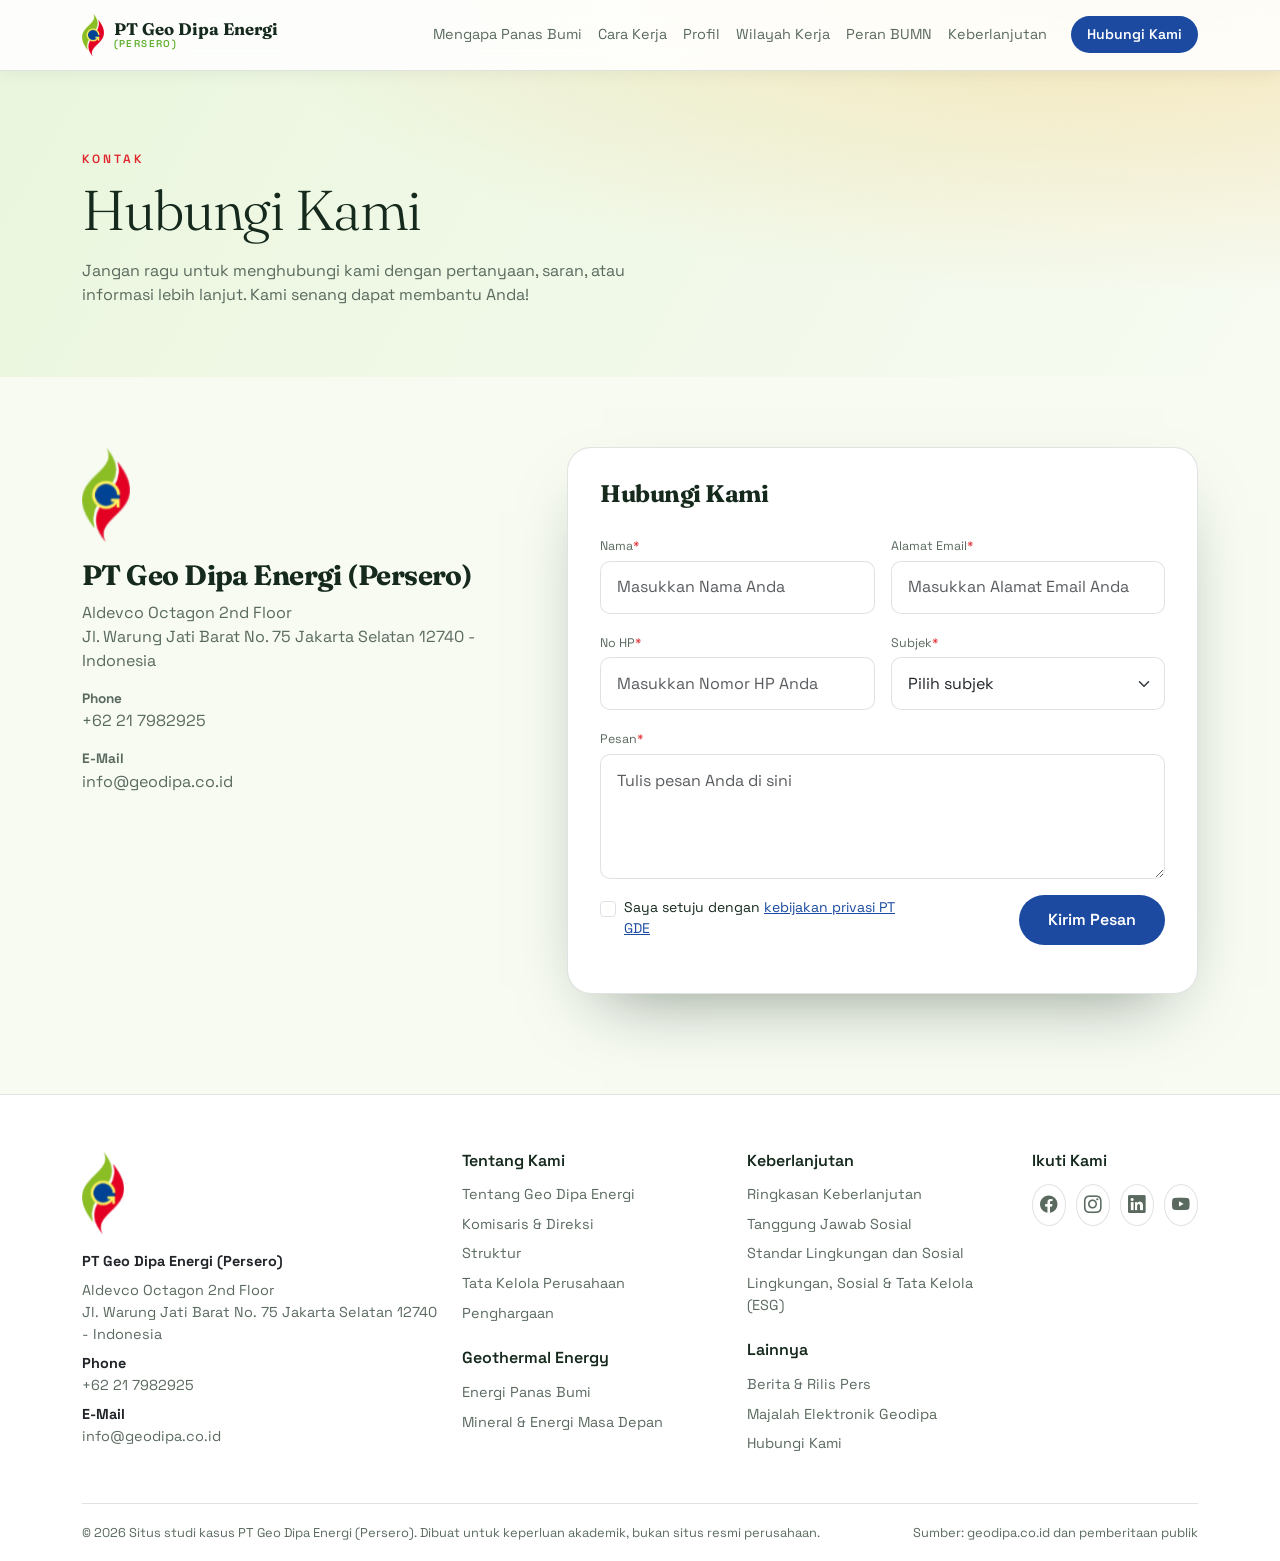
==== kontak.html @ bc91004d "Upload awal website PT GEO DIPA" ====
<!DOCTYPE html>
<html lang="id"><head>
<meta charset="utf-8"><meta name="viewport" content="width=device-width, initial-scale=1">
<title>Hubungi Kami | PT Geo Dipa Energi</title><link rel="icon" href="assets/img/logo.png">
<link rel="preconnect" href="https://fonts.googleapis.com"><link rel="preconnect" href="https://fonts.gstatic.com" crossorigin>
<link href="https://fonts.googleapis.com/css2?family=Fraunces:opsz,wght@9..144,600;9..144,700&family=Space+Grotesk:wght@400;500;600&display=swap" rel="stylesheet">
<link href="assets/vendor/bootstrap/css/bootstrap.min.css" rel="stylesheet">
<link href="assets/vendor/bootstrap-icons/bootstrap-icons.min.css" rel="stylesheet">
<link href="assets/vendor/aos/aos.css" rel="stylesheet">
<link href="assets/css/geodipa.css" rel="stylesheet">
</head><body>
<nav class="navbar navbar-expand-lg fixed-top"><div class="container">
  <a class="navbar-brand" href="index.html#hero"><img src="assets/img/logo.png" alt="Logo PT Geo Dipa Energi"><span>PT Geo Dipa Energi<small>(PERSERO)</small></span></a>
  <button class="navbar-toggler border-0" data-bs-toggle="collapse" data-bs-target="#nav"><i class="bi bi-list fs-2"></i></button>
  <div class="collapse navbar-collapse" id="nav"><ul class="navbar-nav ms-auto align-items-lg-center">
    <li class="nav-item"><a class="nav-link" href="index.html#kenapa">Mengapa Panas Bumi</a></li>
    <li class="nav-item"><a class="nav-link" href="index.html#cara">Cara Kerja</a></li>
    <li class="nav-item"><a class="nav-link" href="index.html#profil">Profil</a></li>
    <li class="nav-item"><a class="nav-link" href="index.html#wilayah">Wilayah Kerja</a></li>
    <li class="nav-item"><a class="nav-link" href="index.html#peran">Peran BUMN</a></li>
    <li class="nav-item"><a class="nav-link" href="index.html#esg">Keberlanjutan</a></li>
    <li class="nav-item ms-lg-3"><a class="btn btn-magma btn-sm px-3 py-2" href="kontak.html">Hubungi Kami</a></li>
  </ul></div>
</div></nav>
<header class="page-head"><div class="container"><div class="eyebrow mb-2">Kontak</div>
  <h1 class="display-4">Hubungi Kami</h1>
  <p class="mute col-lg-6 mt-3 mb-0">Jangan ragu untuk menghubungi kami dengan pertanyaan, saran, atau informasi lebih lanjut. Kami senang dapat membantu Anda!</p></div></header>

<section style="padding:70px 0 100px"><div class="container"><div class="row g-5">
  <div class="col-lg-5 contact-info" data-aos="fade-right">
    <img src="assets/img/logo.png" alt="Logo GeoDipa" style="height:96px">
    <h3 class="mt-3">PT Geo Dipa Energi (Persero)</h3>
    <p class="mute mb-0">Aldevco Octagon 2nd Floor<br>Jl. Warung Jati Barat No. 75 Jakarta Selatan 12740 - Indonesia</p>
    <b>Phone</b><span class="mute">+62 21 7982925</span>
    <b>E-Mail</b><span class="mute">info@geodipa.co.id</span>
  </div>
  <div class="col-lg-7" data-aos="fade-left"><form id="kontakForm" class="form-card" novalidate>
    <h4 class="serif mb-4">Hubungi Kami</h4>
    <div class="row g-3">
      <div class="col-md-6"><label class="form-label" for="nama">Nama<i>*</i></label><input class="form-control" id="nama" name="nama" placeholder="Masukkan Nama Anda" required></div>
      <div class="col-md-6"><label class="form-label" for="email">Alamat Email<i>*</i></label><input class="form-control" type="email" id="email" name="email" placeholder="Masukkan Alamat Email Anda" required></div>
      <div class="col-md-6"><label class="form-label" for="hp">No HP<i>*</i></label><input class="form-control" type="tel" id="hp" name="no_hp" placeholder="Masukkan Nomor HP Anda" required></div>
      <div class="col-md-6"><label class="form-label" for="subjek">Subjek<i>*</i></label><select class="form-select" id="subjek" name="subjek" required><option value="">Pilih subjek</option><option>Pertanyaan umum</option><option>Kerja sama</option><option>Karier</option><option>Tanggung jawab sosial</option><option>Saran dan masukan</option><option>Lainnya</option></select></div>
      <div class="col-12"><label class="form-label" for="pesan">Pesan<i>*</i></label><textarea class="form-control" id="pesan" name="pesan" rows="4" placeholder="Tulis pesan Anda di sini" required></textarea></div>
      <input type="text" name="_honey" style="display:none" tabindex="-1" autocomplete="off">
      <div class="col-sm-7 d-flex align-items-center"><div class="form-check"><input class="form-check-input" type="checkbox" id="setuju" required><label class="form-check-label small" for="setuju">Saya setuju dengan <a href="https://www.geodipa.co.id/" target="_blank" rel="noopener">kebijakan privasi PT GDE</a></label></div></div>
      <div class="col-sm-5 text-sm-end"><button class="btn btn-magma" id="kirim" type="submit">Kirim Pesan</button></div>
      <div class="col-12"><div id="hasil" class="alert d-none mb-0" role="alert"></div></div>
    </div></form></div>
</div></div></section>

<footer><div class="container"><div class="row g-4">
  <div class="col-lg-4"><img src="assets/img/logo.png" class="logo-f" alt="Logo GeoDipa">
    <b class="text-dark d-block">PT Geo Dipa Energi (Persero)</b>
    <p class="mb-2 mt-2">Aldevco Octagon 2nd Floor<br>Jl. Warung Jati Barat No. 75 Jakarta Selatan 12740 - Indonesia</p>
    <b class="text-dark d-block">Phone</b><p class="mb-2">+62 21 7982925</p>
    <b class="text-dark d-block">E-Mail</b><p class="mb-0">info@geodipa.co.id</p></div>
  <div class="col-6 col-lg-3"><h6>Tentang Kami</h6><a href="https://www.geodipa.co.id/tentang-kami/" target="_blank" rel="noopener">Tentang Geo Dipa Energi</a><a href="https://www.geodipa.co.id/" target="_blank" rel="noopener">Komisaris &amp; Direksi</a><a href="https://www.geodipa.co.id/" target="_blank" rel="noopener">Struktur</a><a href="https://www.geodipa.co.id/" target="_blank" rel="noopener">Tata Kelola Perusahaan</a><a href="https://www.geodipa.co.id/" target="_blank" rel="noopener">Penghargaan</a>
    <h6 class="mt-4">Geothermal Energy</h6><a href="https://www.geodipa.co.id/" target="_blank" rel="noopener">Energi Panas Bumi</a><a href="https://www.geodipa.co.id/" target="_blank" rel="noopener">Mineral &amp; Energi Masa Depan</a></div>
  <div class="col-6 col-lg-3"><h6>Keberlanjutan</h6><a href="https://www.geodipa.co.id/" target="_blank" rel="noopener">Ringkasan Keberlanjutan</a><a href="https://www.geodipa.co.id/" target="_blank" rel="noopener">Tanggung Jawab Sosial</a><a href="https://www.geodipa.co.id/" target="_blank" rel="noopener">Standar Lingkungan dan Sosial</a><a href="https://www.geodipa.co.id/" target="_blank" rel="noopener">Lingkungan, Sosial &amp; Tata Kelola (ESG)</a>
    <h6 class="mt-4">Lainnya</h6><a href="https://www.geodipa.co.id/" target="_blank" rel="noopener">Berita &amp; Rilis Pers</a><a href="https://www.geodipa.co.id/" target="_blank" rel="noopener">Majalah Elektronik Geodipa</a><a href="kontak.html">Hubungi Kami</a></div>
  <div class="col-lg-2"><h6>Ikuti Kami</h6><div class="soc">
    <a href="https://www.facebook.com/GeoDipaEnergi/" target="_blank" rel="noopener" aria-label="Facebook PT Geo Dipa Energi"><i class="bi bi-facebook"></i></a>
    <a href="https://www.instagram.com/geodipaenergi/" target="_blank" rel="noopener" aria-label="Instagram PT Geo Dipa Energi"><i class="bi bi-instagram"></i></a>
    <a href="https://www.linkedin.com/search/results/companies/?keywords=PT%20Geo%20Dipa%20Energi" target="_blank" rel="noopener" aria-label="LinkedIn PT Geo Dipa Energi"><i class="bi bi-linkedin"></i></a>
    <a href="https://www.youtube.com/results?search_query=PT+Geo+Dipa+Energi" target="_blank" rel="noopener" aria-label="YouTube PT Geo Dipa Energi"><i class="bi bi-youtube"></i></a></div></div>
</div>
<div class="copy d-flex flex-wrap justify-content-between gap-2"><span>© 2026 Situs studi kasus PT Geo Dipa Energi (Persero). Dibuat untuk keperluan akademik, bukan situs resmi perusahaan.</span><span>Sumber: geodipa.co.id dan pemberitaan publik</span></div></div></footer>
<script src="assets/vendor/bootstrap/js/bootstrap.bundle.min.js"></script>
<script src="assets/vendor/aos/aos.js"></script>
<script src="assets/js/kontak.js"></script>
</body></html>
---- assets/css/geodipa.css ----
:root{--bg:#f7fbf2;--bg2:#ffffff;--tint:#e9f4dc;--magma:#e0262e;--amber:#f2a516;--steam:#5fae2e;--navy:#1b4aa0;--cream:#15291d;--mute:#5a6a5f;--line:rgba(21,41,29,.13)}
html{scroll-behavior:smooth}
body{background:var(--bg);color:var(--cream);font-family:'Space Grotesk',system-ui,sans-serif;overflow-x:hidden}
h1,h2,h3,.serif{font-family:'Fraunces',Georgia,serif;font-weight:700;letter-spacing:-.02em}
a{color:var(--amber)}
.mute{color:var(--mute)}
.eyebrow{font-size:.75rem;letter-spacing:.25em;text-transform:uppercase;color:var(--magma);font-weight:600}
section{padding:110px 0;position:relative}
.grad{background:linear-gradient(90deg,var(--magma),var(--amber));-webkit-background-clip:text;background-clip:text;color:transparent}
/* nav */
.navbar{background:rgba(14,15,19,.75);backdrop-filter:blur(12px);border-bottom:1px solid var(--line)}
.navbar-brand{font-family:'Fraunces',serif;font-weight:700;color:var(--cream)}
.navbar-brand i{color:var(--magma)}
.nav-link{color:var(--mute);font-size:.9rem}.nav-link:hover,.nav-link.active{color:var(--amber)}
.btn-magma{background:linear-gradient(135deg,var(--magma),var(--amber));border:0;color:#1a0d05;font-weight:600;border-radius:50px;padding:.8rem 1.8rem}
.btn-magma:hover{filter:brightness(1.1);transform:translateY(-2px);color:#1a0d05}
.btn-ghost{border:1px solid var(--line);color:var(--cream);border-radius:50px;padding:.8rem 1.8rem}
.btn-ghost:hover{border-color:var(--steam);color:var(--steam)}
/* hero */
#hero{min-height:100vh;display:flex;align-items:center;padding-top:90px;background:radial-gradient(ellipse at 50% 120%,rgba(255,90,31,.35),transparent 60%)}
#fx{position:absolute;inset:0;width:100%;height:100%}
#hero h1{font-size:clamp(2.6rem,7vw,5.6rem);line-height:1.02}
.hero-tag{display:inline-flex;gap:.5rem;align-items:center;border:1px solid var(--line);border-radius:50px;padding:.35rem 1rem;font-size:.8rem;color:var(--mute)}
.hero-tag b{width:8px;height:8px;border-radius:50%;background:var(--magma);box-shadow:0 0 12px var(--magma);animation:pulse 1.6s infinite}
@keyframes pulse{50%{opacity:.3}}
.scroll-hint{position:absolute;bottom:28px;left:50%;transform:translateX(-50%);color:var(--mute);font-size:.75rem;letter-spacing:.2em;text-align:center}
.scroll-hint i{display:block;animation:bob 1.6s infinite;color:var(--magma);font-size:1.3rem}
@keyframes bob{50%{transform:translateY(8px)}}
/* depth gauge */
#gauge{position:fixed;right:18px;top:50%;transform:translateY(-50%);height:46vh;width:2px;background:var(--line);z-index:50}
#gauge i{position:absolute;left:-5px;width:12px;height:12px;border-radius:50%;background:var(--magma);box-shadow:0 0 14px var(--magma);top:0}
#gauge span{position:absolute;right:16px;top:-26px;font-size:.7rem;white-space:nowrap;color:var(--amber)}
@media(max-width:991px){#gauge{display:none}}
/* cards */
.gcard{background:var(--bg2);border:1px solid var(--line);border-radius:20px;padding:1.8rem;height:100%;transition:.35s}
.gcard:hover{transform:translateY(-6px);border-color:var(--magma);box-shadow:0 18px 40px -18px rgba(255,90,31,.5)}
.gcard .ic{font-size:2rem;color:var(--magma)}
/* layers */
.layer-btn{display:block;width:100%;text-align:left;background:var(--bg2);border:1px solid var(--line);color:var(--cream);padding:1rem 1.2rem;border-radius:14px;margin-bottom:.7rem;transition:.3s}
.layer-btn:hover,.layer-btn.on{border-color:var(--amber);background:linear-gradient(90deg,rgba(255,90,31,.25),transparent)}
.layer-btn small{display:block;color:var(--mute)}
.earth{position:relative;border-radius:24px;overflow:hidden;border:1px solid var(--line);aspect-ratio:1/1.05;background:linear-gradient(#5b4636 0 14%,#3a2c24 14% 34%,#6b2b16 34% 62%,#d9480f 62% 82%,#ffb347 82%)}
.earth .band{position:absolute;left:0;right:0;transition:.4s;opacity:.35}
.earth .band.on{opacity:1;box-shadow:inset 0 0 0 3px var(--cream)}
.earth .well{position:absolute;left:46%;top:6%;width:4px;height:58%;background:#ddd;border-radius:3px}
.earth .well::after{content:'';position:absolute;inset:0;background:linear-gradient(transparent,var(--steam),transparent);background-size:100% 40px;animation:flow 1.2s linear infinite}
@keyframes flow{to{background-position:0 40px}}
.earth .plant{position:absolute;left:44%;top:-1%;font-size:2.2rem;color:var(--cream)}
.earth .lbl{position:absolute;left:58%;font-size:.78rem;background:rgba(0,0,0,.45);padding:.15rem .6rem;border-radius:20px}
/* timeline */
.tl{position:relative;padding-left:2rem;border-left:2px dashed var(--line)}
.tl .it{position:relative;margin-bottom:2rem}
.tl .it::before{content:'';position:absolute;left:-2.6rem;top:.4rem;width:14px;height:14px;border-radius:50%;background:var(--magma);box-shadow:0 0 0 5px rgba(255,90,31,.2)}
.tl .yr{font-family:'Fraunces',serif;font-size:1.6rem;color:var(--amber)}
/* stats */
.stat{text-align:center;padding:1.5rem}
.stat .n{font-family:'Fraunces',serif;font-size:3.4rem;font-weight:700}
/* wkp */
.wkp .bar{height:8px;border-radius:8px;background:var(--line);overflow:hidden}
.wkp .bar span{display:block;height:100%;background:linear-gradient(90deg,var(--magma),var(--amber));border-radius:8px;width:0;transition:width 1.4s}
.chip{display:inline-block;font-size:.72rem;border-radius:50px;padding:.2rem .7rem;border:1px solid var(--steam);color:var(--steam)}
.chip.dev{border-color:var(--amber);color:var(--amber)}
/* flip */
.flip{perspective:1000px;height:300px}
.flip>div{position:relative;width:100%;height:100%;transition:transform .7s;transform-style:preserve-3d}
.flip:hover>div,.flip.open>div{transform:rotateY(180deg)}
.flip .f,.flip .b{position:absolute;inset:0;backface-visibility:hidden;border-radius:20px;padding:2rem;display:flex;flex-direction:column;justify-content:center}
.flip .f{background:var(--bg2);border:1px solid var(--line)}
.flip .b{background:linear-gradient(135deg,var(--magma),#b3340a);transform:rotateY(180deg);font-size:.92rem}
/* 3P */
.p3{display:grid;grid-template-columns:repeat(3,1fr);gap:1rem}
@media(max-width:767px){.p3{grid-template-columns:1fr}}
.p3 .gcard{text-align:center}
.p3 .gcard:nth-child(1) .ic{color:var(--amber)}.p3 .gcard:nth-child(2) .ic{color:var(--steam)}
/* tabs */
.nav-pills .nav-link{border-radius:50px;border:1px solid var(--line);margin-right:.5rem}
.nav-pills .nav-link.active{background:var(--magma);color:#1a0d05;border-color:var(--magma)}
.quote{font-size:clamp(1.6rem,4vw,2.8rem);line-height:1.2}
footer{border-top:1px solid var(--line);padding:2.5rem 0;color:var(--mute);font-size:.85rem}

/* ---- tema terang mengikuti logo (hijau, merah, kuning, biru) ---- */
a{color:var(--navy)}
.navbar{background:rgba(255,255,255,.88);box-shadow:0 2px 18px rgba(21,41,29,.06)}
.navbar-brand{display:flex;align-items:center;gap:.6rem;font-size:1.05rem;line-height:1.1;color:var(--cream)}
.navbar-brand img{height:44px;width:auto}
.navbar-brand small{display:block;font-family:'Space Grotesk',sans-serif;font-size:.62rem;letter-spacing:.14em;color:var(--steam);font-weight:600}
.nav-link:hover,.nav-link.active{color:var(--magma)}
.btn-magma{background:var(--navy);color:#fff}.btn-magma:hover{background:var(--magma);color:#fff}
.btn-ghost{color:var(--cream);background:#fff}.btn-ghost:hover{border-color:var(--steam);color:var(--steam)}
.grad{background:linear-gradient(90deg,var(--magma),var(--amber));-webkit-background-clip:text;background-clip:text;color:transparent}
#hero{background:radial-gradient(ellipse at 85% 10%,rgba(242,165,22,.22),transparent 55%),radial-gradient(ellipse at 10% 100%,rgba(95,174,46,.28),transparent 55%),var(--bg)}
.hero-tag{background:#fff}
.hero-pic{position:relative}
.hero-pic img{width:100%;border-radius:220px 220px 28px 28px;border:6px solid #fff;box-shadow:0 30px 60px -25px rgba(21,41,29,.5);aspect-ratio:4/4.6;object-fit:cover}
.hero-pic .badge-f{position:absolute;left:-14px;bottom:28px;background:#fff;border-radius:16px;padding:.7rem 1rem;box-shadow:0 14px 30px -12px rgba(21,41,29,.4);font-size:.82rem}
.hero-pic .badge-f b{color:var(--magma);font-size:1.3rem;display:block;font-family:'Fraunces',serif}
.gcard{box-shadow:0 10px 30px -22px rgba(21,41,29,.5)}
.gcard:hover{box-shadow:0 18px 40px -18px rgba(224,38,46,.4)}
.layer-btn{background:#fff}
.earth .plant{color:#fff}.earth .lbl{color:#fff}
.flip .f{background:#fff;box-shadow:0 10px 30px -22px rgba(21,41,29,.5)}.flip .b{color:#fff}
#gauge span{color:var(--magma)}
.nav-pills .nav-link{color:var(--cream);background:#fff}
.nav-pills .nav-link.active{color:#fff;background:var(--navy);border-color:var(--navy)}
.photo-frame{position:relative}
.photo-frame img{width:100%;border-radius:24px;border:6px solid #fff;box-shadow:0 30px 60px -28px rgba(21,41,29,.55)}
.photo-frame::before{content:'';position:absolute;inset:18px -14px -14px 18px;border-radius:26px;background:linear-gradient(135deg,var(--steam),var(--amber),var(--magma));z-index:-1;opacity:.55}
.cta-end{background:radial-gradient(ellipse at 50% 100%,rgba(95,174,46,.35),transparent 65%),radial-gradient(ellipse at 20% 0,rgba(242,165,22,.2),transparent 60%)}
/* kontak */
.page-head{padding:150px 0 70px;background:radial-gradient(ellipse at 90% 0,rgba(242,165,22,.25),transparent 55%),linear-gradient(120deg,#eaf6dd,#f7fbf2)}
.form-card{background:#fff;border-radius:24px;padding:2rem;box-shadow:0 30px 70px -35px rgba(21,41,29,.55);border:1px solid var(--line)}
.form-label{font-size:.78rem;color:var(--mute);margin-bottom:.3rem}.form-label i{color:var(--magma);font-style:normal}
.form-control,.form-select{padding:.85rem 1rem;border-radius:10px;border-color:var(--line)}
.form-control:focus,.form-select:focus{border-color:var(--steam);box-shadow:0 0 0 .2rem rgba(95,174,46,.18)}
.contact-info b{font-size:.85rem;color:var(--mute);display:block;margin-top:1rem}
/* footer */
footer{background:#fff;padding:3.5rem 0 0;color:var(--mute);font-size:.9rem}
footer h6{font-family:'Space Grotesk',sans-serif;font-weight:600;color:var(--cream);margin-bottom:.9rem}
footer a{color:var(--mute);text-decoration:none;display:block;margin-bottom:.5rem}footer a:hover{color:var(--magma)}
footer .logo-f{height:84px;margin-bottom:1rem}
footer .soc{display:flex;gap:.6rem}
footer .soc a{width:42px;height:42px;border:1px solid var(--line);border-radius:50%;display:grid;place-items:center;margin:0;font-size:1.1rem;color:var(--mute)}
footer .soc a:hover{background:var(--navy);color:#fff;border-color:var(--navy)}
footer .copy{border-top:1px solid var(--line);margin-top:2.5rem;padding:1.2rem 0;font-size:.8rem}

/* ---- struktur organisasi ---- */
.org-scroll{overflow-x:auto;padding:6px 4px 18px;-webkit-overflow-scrolling:touch}
.org{min-width:1260px;position:relative;--tab-g:#7ab928;--tab-o:var(--amber);--tab-b:#3b82d6;--tab-r:#e8585a;--ln:#2a3a31}
.otop{display:flex;justify-content:center}
.dcard{background:#fff;border-radius:18px;box-shadow:0 14px 34px -20px rgba(21,41,29,.55);padding:14px 14px 16px;text-align:center;width:224px}
.dcard .ph{width:128px;height:116px;margin:0 auto 10px;border-radius:14px;background:linear-gradient(160deg,#9bd04a,#6aa22a);display:grid;place-items:center;overflow:hidden}
.dcard .ph i{font-size:5.4rem;color:rgba(255,255,255,.92);line-height:1;margin-top:18px}
.dcard .ph img{width:100%;height:100%;object-fit:cover}
.dcard b{display:block;font-size:.92rem;line-height:1.25;font-weight:600}
.oc{position:relative;background:#fff;border-radius:12px;box-shadow:0 8px 22px -14px rgba(21,41,29,.55);padding:.55rem .7rem .55rem 1.05rem;font-size:.72rem;line-height:1.25;color:var(--cream);min-height:44px;display:flex;align-items:center}
.oc::before{content:'';position:absolute;left:0;top:7px;bottom:7px;width:6px;border-radius:0 6px 6px 0;background:var(--tab-b)}
.oc.o{font-weight:600;font-size:.8rem;padding-top:.7rem;padding-bottom:.7rem;min-height:54px}
.oc.o::before{background:var(--tab-o)}
.oc.r::before{background:var(--tab-r)}
.oc.rt{padding:.55rem 1.05rem .55rem .7rem}
.oc.rt::before{left:auto;right:0;border-radius:6px 0 0 6px}
.oc.rt{text-align:right;justify-content:flex-end}
/* staf: sekretaris & audit */
.ostaff{display:grid;grid-template-columns:1fr 0 1fr;align-items:center;height:132px;position:relative}
.ostaff .sm{height:100%;border-left:2px solid var(--ln)}
.ostaff .sl,.ostaff .sr{display:flex;align-items:center;position:relative}
.ostaff .sl{justify-content:flex-end}
.ostaff .sl .oc.o,.ostaff .sr .oc{width:170px;flex:none}
.ostaff .sl::after,.ostaff .sr::before{content:'';position:absolute;top:50%;height:2px;background:var(--ln)}
.ostaff .sl::after{right:0;width:calc(100% - 100% + 0px)}
.ostaff .sl .oc.o{margin-right:0}
.ostaff .sl{padding-right:0}
.ostaff .sr{padding-left:0}
.ostaff .sl .oc.o{position:relative;margin-right:36px}
.ostaff .sl .oc.o::after{content:'';position:absolute;right:-36px;top:50%;width:36px;height:2px;background:var(--ln)}
.ostaff .sr .oc{margin-left:36px;position:relative}
.ostaff .sr .oc::after{content:'';position:absolute;left:-36px;top:50%;width:36px;height:2px;background:var(--ln)}
.ostaff .sl::after,.ostaff .sr::before{display:none}
.ostaff .stack{display:flex;flex-direction:column;gap:10px;width:200px;margin-right:34px;position:relative}
.ostaff .stack::after{content:'';position:absolute;right:-18px;top:50%;width:18px;height:2px;background:var(--ln)}
.ostaff .stack::before{content:'';position:absolute;right:-18px;top:25%;bottom:25%;border-right:2px solid var(--ln)}
.ostaff .stack .oc{position:relative}
.ostaff .stack .oc::after{content:'';position:absolute;right:-18px;top:50%;width:18px;height:2px;background:var(--ln)}
/* direktur */
.odirs{display:grid;grid-template-columns:repeat(8,1fr);position:relative;padding-top:26px}
.odirs::before{content:'';position:absolute;top:0;left:18.75%;right:12.5%;border-top:2px solid var(--ln)}
.ogrp{position:relative;padding:0 6px}
.ogrp::before{content:'';position:absolute;top:-26px;left:50%;height:26px;border-left:2px solid var(--ln)}
.odir{display:flex;justify-content:center;padding-bottom:26px;position:relative}
.odir .dcard{width:200px}
.odir::after{content:'';position:absolute;bottom:0;left:50%;height:26px;border-left:2px solid var(--ln)}
.ocols{display:grid;position:relative}
.ocols.n3{grid-template-columns:repeat(3,1fr)}.ocols.n2{grid-template-columns:repeat(2,1fr)}
.ocol{position:relative;padding:26px 5px 0}
.ocol::before{content:'';position:absolute;top:0;left:0;right:0;border-top:2px solid var(--ln)}
.ocol:first-child::before{left:50%}.ocol:last-child::before{right:50%}
.ocol::after{content:'';position:absolute;top:0;left:50%;height:26px;border-left:2px solid var(--ln)}
.ocols .ocol:only-child::before{display:none}
.kids{list-style:none;margin:0 0 0 16px;padding:12px 0 0 14px;border-left:2px solid var(--ln);position:relative;top:0}
.kids li{position:relative;margin-bottom:10px}
.kids li::before{content:'';position:absolute;left:-14px;top:50%;width:14px;height:2px;background:var(--ln)}
.kids li:last-child{margin-bottom:0}
.ocol>.oc.o{position:relative}
.kids{margin-top:0}
.ocol>.oc.o+.kids{margin-top:0}
.olegend{display:flex;flex-wrap:wrap;gap:.6rem 1.6rem;margin-top:1.4rem;padding:1rem 1.2rem;border:1px dashed var(--line);border-radius:16px;background:#fff;font-size:.82rem;width:fit-content;max-width:100%}
.olegend span{display:inline-flex;align-items:center;gap:.5rem}
.lg{width:18px;height:18px;border-radius:5px;display:inline-block}
.lg.g{background:#7ab928}.lg.o{background:var(--amber)}.lg.b{background:#3b82d6}.lg.r{background:#e8585a}
/* produk */
.pcard{background:#fff;border:1px solid var(--line);border-radius:24px;overflow:hidden;height:100%;display:flex;flex-direction:column;box-shadow:0 14px 34px -24px rgba(21,41,29,.55);transition:.35s}
.pcard:hover{transform:translateY(-6px);box-shadow:0 24px 48px -22px rgba(21,41,29,.55)}
.pimg{position:relative;aspect-ratio:16/10;overflow:hidden;background:#1b2a22}
.pimg img{width:100%;height:100%;object-fit:cover;transition:transform .8s}
.pcard:hover .pimg img{transform:scale(1.06)}
.pimg::after{content:'';position:absolute;inset:0;background:linear-gradient(transparent 55%,rgba(10,20,14,.55))}
.ptag{position:absolute;left:16px;top:16px;z-index:2;background:rgba(255,255,255,.94);border-radius:50px;font-size:.72rem;font-weight:600;padding:.25rem .8rem;color:var(--navy)}
.pnum{position:absolute;right:18px;bottom:8px;z-index:2;font-family:'Fraunces',serif;font-weight:700;font-size:2.6rem;color:rgba(255,255,255,.9);line-height:1}
.pbody{padding:1.6rem 1.7rem 1.8rem;position:relative;flex:1}
.pic{width:50px;height:50px;border-radius:14px;display:grid;place-items:center;background:var(--tint);color:var(--magma);font-size:1.5rem;margin-top:-52px;position:relative;z-index:3;border:4px solid #fff;box-sizing:content-box;box-shadow:0 8px 18px -10px rgba(21,41,29,.6);margin-bottom:.9rem}
.pcard:nth-child(n) .pic{color:var(--steam)}
.psub{font-size:.82rem;color:var(--navy);font-weight:600;margin:.2rem 0 .7rem}
/* peta */
.mapbox{position:relative;border-radius:24px;overflow:hidden;border:6px solid #fff;box-shadow:0 30px 60px -28px rgba(21,41,29,.55);background:#dfe8d8;aspect-ratio:16/11;min-height:360px}
.mapbox iframe{position:absolute;inset:0;width:100%;height:100%;border:0}
.maptabs{position:absolute;left:12px;top:12px;z-index:3;display:flex;background:#fff;border-radius:50px;padding:3px;box-shadow:0 8px 20px -8px rgba(0,0,0,.4)}
.maptabs button{border:0;background:transparent;border-radius:50px;font-size:.78rem;padding:.35rem .8rem;color:var(--cream)}
.maptabs button.on{background:var(--navy);color:#fff}
.loc .ic{font-size:2.2rem}
@media(min-width:992px) and (max-width:1199px){.navbar .nav-link{padding-left:.45rem;padding-right:.45rem;font-size:.82rem}}
@media(min-width:1200px){.navbar .nav-link{padding-left:.55rem;padding-right:.55rem}}
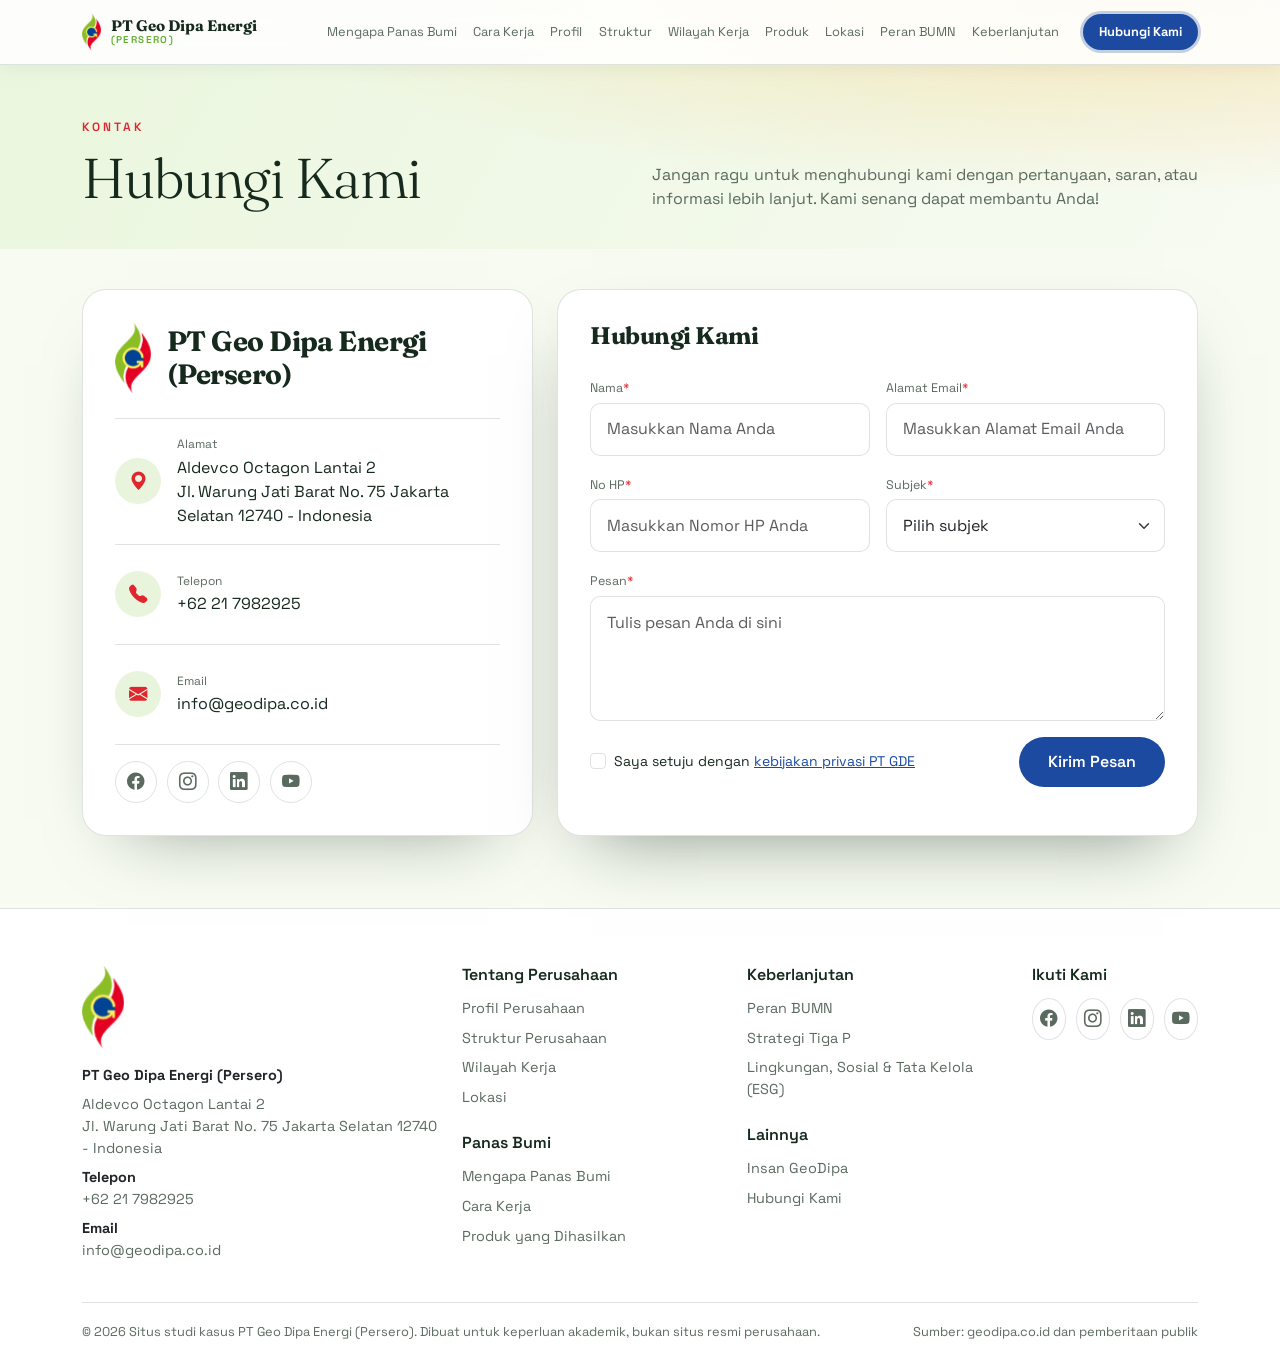
==== commit 373f4090: "Revisi Presentasi" ====
--- a/kontak.html
+++ b/kontak.html
@@ -9,32 +9,39 @@
 <link href="assets/vendor/aos/aos.css" rel="stylesheet">
 <link href="assets/css/geodipa.css" rel="stylesheet">
 </head><body>
-<nav class="navbar navbar-expand-lg fixed-top"><div class="container">
-  <a class="navbar-brand" href="index.html#hero"><img src="assets/img/logo.png" alt="Logo PT Geo Dipa Energi"><span>PT Geo Dipa Energi<small>(PERSERO)</small></span></a>
-  <button class="navbar-toggler border-0" data-bs-toggle="collapse" data-bs-target="#nav"><i class="bi bi-list fs-2"></i></button>
-  <div class="collapse navbar-collapse" id="nav"><ul class="navbar-nav ms-auto align-items-lg-center">
+<nav class="navbar navbar-expand-xl fixed-top"><div class="container">
+  <span class="navbar-brand"><img src="assets/img/logo.png" alt="Logo PT Geo Dipa Energi"><span>PT Geo Dipa Energi<small>(PERSERO)</small></span></span>
+  <button class="navbar-toggler border-0" data-bs-toggle="collapse" data-bs-target="#nav" aria-label="Buka menu"><i class="bi bi-list fs-2"></i></button>
+  <div class="collapse navbar-collapse" id="nav"><ul class="navbar-nav ms-auto align-items-xl-center">
     <li class="nav-item"><a class="nav-link" href="index.html#kenapa">Mengapa Panas Bumi</a></li>
     <li class="nav-item"><a class="nav-link" href="index.html#cara">Cara Kerja</a></li>
     <li class="nav-item"><a class="nav-link" href="index.html#profil">Profil</a></li>
+    <li class="nav-item"><a class="nav-link" href="index.html#struktur">Struktur</a></li>
     <li class="nav-item"><a class="nav-link" href="index.html#wilayah">Wilayah Kerja</a></li>
+    <li class="nav-item"><a class="nav-link" href="index.html#produk">Produk</a></li>
+    <li class="nav-item"><a class="nav-link" href="index.html#lokasi">Lokasi</a></li>
     <li class="nav-item"><a class="nav-link" href="index.html#peran">Peran BUMN</a></li>
     <li class="nav-item"><a class="nav-link" href="index.html#esg">Keberlanjutan</a></li>
-    <li class="nav-item ms-lg-3"><a class="btn btn-magma btn-sm px-3 py-2" href="kontak.html">Hubungi Kami</a></li>
+    <li class="nav-item ms-xl-3"><a class="btn btn-magma btn-sm px-3 py-2 active" href="kontak.html" aria-current="page">Hubungi Kami</a></li>
   </ul></div>
 </div></nav>
-<header class="page-head"><div class="container"><div class="eyebrow mb-2">Kontak</div>
-  <h1 class="display-4">Hubungi Kami</h1>
-  <p class="mute col-lg-6 mt-3 mb-0">Jangan ragu untuk menghubungi kami dengan pertanyaan, saran, atau informasi lebih lanjut. Kami senang dapat membantu Anda!</p></div></header>
+<header class="page-head"><div class="container"><div class="row g-4 align-items-end">
+  <div class="col-lg-6"><div class="eyebrow mb-2">Kontak</div><h1 class="display-4 mb-0">Hubungi Kami</h1></div>
+  <div class="col-lg-6 mute desc">Jangan ragu untuk menghubungi kami dengan pertanyaan, saran, atau informasi lebih lanjut. Kami senang dapat membantu Anda!</div></div></div></header>
 
-<section style="padding:70px 0 100px"><div class="container"><div class="row g-5">
-  <div class="col-lg-5 contact-info" data-aos="fade-right">
-    <img src="assets/img/logo.png" alt="Logo GeoDipa" style="height:96px">
-    <h3 class="mt-3">PT Geo Dipa Energi (Persero)</h3>
-    <p class="mute mb-0">Aldevco Octagon 2nd Floor<br>Jl. Warung Jati Barat No. 75 Jakarta Selatan 12740 - Indonesia</p>
-    <b>Phone</b><span class="mute">+62 21 7982925</span>
-    <b>E-Mail</b><span class="mute">info@geodipa.co.id</span>
-  </div>
-  <div class="col-lg-7" data-aos="fade-left"><form id="kontakForm" class="form-card" novalidate>
+<section class="kontak-sec"><div class="container"><div class="row g-4">
+  <div class="col-lg-5" data-aos="fade-right"><div class="info-card">
+    <div class="d-flex align-items-center gap-3 mb-4"><img src="assets/img/logo.png" alt="Logo GeoDipa" style="height:72px"><h3 class="serif mb-0">PT Geo Dipa Energi (Persero)</h3></div>
+    <div class="irow"><i class="bi bi-geo-alt-fill"></i><div><small>Alamat</small>Aldevco Octagon Lantai 2<br>Jl. Warung Jati Barat No. 75 Jakarta Selatan 12740 - Indonesia</div></div>
+    <div class="irow"><i class="bi bi-telephone-fill"></i><div><small>Telepon</small>+62 21 7982925</div></div>
+    <div class="irow"><i class="bi bi-envelope-fill"></i><div><small>Email</small>info@geodipa.co.id</div></div>
+    <div class="soc mt-auto pt-3">
+      <a href="https://www.facebook.com/GeoDipaEnergi/" target="_blank" rel="noopener" aria-label="Facebook PT Geo Dipa Energi"><i class="bi bi-facebook"></i></a>
+      <a href="https://www.instagram.com/geodipaenergi/" target="_blank" rel="noopener" aria-label="Instagram PT Geo Dipa Energi"><i class="bi bi-instagram"></i></a>
+      <a href="https://www.linkedin.com/search/results/companies/?keywords=PT%20Geo%20Dipa%20Energi" target="_blank" rel="noopener" aria-label="LinkedIn PT Geo Dipa Energi"><i class="bi bi-linkedin"></i></a>
+      <a href="https://www.youtube.com/results?search_query=PT+Geo+Dipa+Energi" target="_blank" rel="noopener" aria-label="YouTube PT Geo Dipa Energi"><i class="bi bi-youtube"></i></a></div>
+  </div></div>
+  <div class="col-lg-7" data-aos="fade-left"><form id="kontakForm" class="form-card h-100" novalidate>
     <h4 class="serif mb-4">Hubungi Kami</h4>
     <div class="row g-3">
       <div class="col-md-6"><label class="form-label" for="nama">Nama<i>*</i></label><input class="form-control" id="nama" name="nama" placeholder="Masukkan Nama Anda" required></div>
@@ -43,7 +50,7 @@
       <div class="col-md-6"><label class="form-label" for="subjek">Subjek<i>*</i></label><select class="form-select" id="subjek" name="subjek" required><option value="">Pilih subjek</option><option>Pertanyaan umum</option><option>Kerja sama</option><option>Karier</option><option>Tanggung jawab sosial</option><option>Saran dan masukan</option><option>Lainnya</option></select></div>
       <div class="col-12"><label class="form-label" for="pesan">Pesan<i>*</i></label><textarea class="form-control" id="pesan" name="pesan" rows="4" placeholder="Tulis pesan Anda di sini" required></textarea></div>
       <input type="text" name="_honey" style="display:none" tabindex="-1" autocomplete="off">
-      <div class="col-sm-7 d-flex align-items-center"><div class="form-check"><input class="form-check-input" type="checkbox" id="setuju" required><label class="form-check-label small" for="setuju">Saya setuju dengan <a href="https://www.geodipa.co.id/" target="_blank" rel="noopener">kebijakan privasi PT GDE</a></label></div></div>
+      <div class="col-sm-7 d-flex align-items-center"><div class="form-check"><input class="form-check-input" type="checkbox" id="setuju" required><label class="form-check-label small" for="setuju">Saya setuju dengan <a href="index.html#kebijakan-privasi" target="_blank" rel="noopener">kebijakan privasi PT GDE</a></label></div></div>
       <div class="col-sm-5 text-sm-end"><button class="btn btn-magma" id="kirim" type="submit">Kirim Pesan</button></div>
       <div class="col-12"><div id="hasil" class="alert d-none mb-0" role="alert"></div></div>
     </div></form></div>
@@ -52,13 +59,13 @@
 <footer><div class="container"><div class="row g-4">
   <div class="col-lg-4"><img src="assets/img/logo.png" class="logo-f" alt="Logo GeoDipa">
     <b class="text-dark d-block">PT Geo Dipa Energi (Persero)</b>
-    <p class="mb-2 mt-2">Aldevco Octagon 2nd Floor<br>Jl. Warung Jati Barat No. 75 Jakarta Selatan 12740 - Indonesia</p>
-    <b class="text-dark d-block">Phone</b><p class="mb-2">+62 21 7982925</p>
-    <b class="text-dark d-block">E-Mail</b><p class="mb-0">info@geodipa.co.id</p></div>
-  <div class="col-6 col-lg-3"><h6>Tentang Kami</h6><a href="https://www.geodipa.co.id/tentang-kami/" target="_blank" rel="noopener">Tentang Geo Dipa Energi</a><a href="https://www.geodipa.co.id/" target="_blank" rel="noopener">Komisaris &amp; Direksi</a><a href="https://www.geodipa.co.id/" target="_blank" rel="noopener">Struktur</a><a href="https://www.geodipa.co.id/" target="_blank" rel="noopener">Tata Kelola Perusahaan</a><a href="https://www.geodipa.co.id/" target="_blank" rel="noopener">Penghargaan</a>
-    <h6 class="mt-4">Geothermal Energy</h6><a href="https://www.geodipa.co.id/" target="_blank" rel="noopener">Energi Panas Bumi</a><a href="https://www.geodipa.co.id/" target="_blank" rel="noopener">Mineral &amp; Energi Masa Depan</a></div>
-  <div class="col-6 col-lg-3"><h6>Keberlanjutan</h6><a href="https://www.geodipa.co.id/" target="_blank" rel="noopener">Ringkasan Keberlanjutan</a><a href="https://www.geodipa.co.id/" target="_blank" rel="noopener">Tanggung Jawab Sosial</a><a href="https://www.geodipa.co.id/" target="_blank" rel="noopener">Standar Lingkungan dan Sosial</a><a href="https://www.geodipa.co.id/" target="_blank" rel="noopener">Lingkungan, Sosial &amp; Tata Kelola (ESG)</a>
-    <h6 class="mt-4">Lainnya</h6><a href="https://www.geodipa.co.id/" target="_blank" rel="noopener">Berita &amp; Rilis Pers</a><a href="https://www.geodipa.co.id/" target="_blank" rel="noopener">Majalah Elektronik Geodipa</a><a href="kontak.html">Hubungi Kami</a></div>
+    <p class="mb-2 mt-2">Aldevco Octagon Lantai 2<br>Jl. Warung Jati Barat No. 75 Jakarta Selatan 12740 - Indonesia</p>
+    <b class="text-dark d-block">Telepon</b><p class="mb-2">+62 21 7982925</p>
+    <b class="text-dark d-block">Email</b><p class="mb-0">info@geodipa.co.id</p></div>
+  <div class="col-6 col-lg-3"><h6>Tentang Perusahaan</h6><a href="index.html#profil">Profil Perusahaan</a><a href="index.html#struktur">Struktur Perusahaan</a><a href="index.html#wilayah">Wilayah Kerja</a><a href="index.html#lokasi">Lokasi</a>
+    <h6 class="mt-4">Panas Bumi</h6><a href="index.html#kenapa">Mengapa Panas Bumi</a><a href="index.html#cara">Cara Kerja</a><a href="index.html#produk">Produk yang Dihasilkan</a></div>
+  <div class="col-6 col-lg-3"><h6>Keberlanjutan</h6><a href="index.html#peran">Peran BUMN</a><a href="index.html#esg">Strategi Tiga P</a><a href="index.html#esg">Lingkungan, Sosial &amp; Tata Kelola (ESG)</a>
+    <h6 class="mt-4">Lainnya</h6><a href="index.html#insan">Insan GeoDipa</a><a href="kontak.html">Hubungi Kami</a></div>
   <div class="col-lg-2"><h6>Ikuti Kami</h6><div class="soc">
     <a href="https://www.facebook.com/GeoDipaEnergi/" target="_blank" rel="noopener" aria-label="Facebook PT Geo Dipa Energi"><i class="bi bi-facebook"></i></a>
     <a href="https://www.instagram.com/geodipaenergi/" target="_blank" rel="noopener" aria-label="Instagram PT Geo Dipa Energi"><i class="bi bi-instagram"></i></a>
--- a/assets/css/geodipa.css
+++ b/assets/css/geodipa.css
@@ -5,7 +5,7 @@
 a{color:var(--amber)}
 .mute{color:var(--mute)}
 .eyebrow{font-size:.75rem;letter-spacing:.25em;text-transform:uppercase;color:var(--magma);font-weight:600}
-section{padding:110px 0;position:relative}
+section{padding:68px 0;position:relative}
 .grad{background:linear-gradient(90deg,var(--magma),var(--amber));-webkit-background-clip:text;background-clip:text;color:transparent}
 /* nav */
 .navbar{background:rgba(14,15,19,.75);backdrop-filter:blur(12px);border-bottom:1px solid var(--line)}
@@ -20,17 +20,10 @@
 #hero{min-height:100vh;display:flex;align-items:center;padding-top:90px;background:radial-gradient(ellipse at 50% 120%,rgba(255,90,31,.35),transparent 60%)}
 #fx{position:absolute;inset:0;width:100%;height:100%}
 #hero h1{font-size:clamp(2.6rem,7vw,5.6rem);line-height:1.02}
-.hero-tag{display:inline-flex;gap:.5rem;align-items:center;border:1px solid var(--line);border-radius:50px;padding:.35rem 1rem;font-size:.8rem;color:var(--mute)}
-.hero-tag b{width:8px;height:8px;border-radius:50%;background:var(--magma);box-shadow:0 0 12px var(--magma);animation:pulse 1.6s infinite}
 @keyframes pulse{50%{opacity:.3}}
 .scroll-hint{position:absolute;bottom:28px;left:50%;transform:translateX(-50%);color:var(--mute);font-size:.75rem;letter-spacing:.2em;text-align:center}
 .scroll-hint i{display:block;animation:bob 1.6s infinite;color:var(--magma);font-size:1.3rem}
 @keyframes bob{50%{transform:translateY(8px)}}
-/* depth gauge */
-#gauge{position:fixed;right:18px;top:50%;transform:translateY(-50%);height:46vh;width:2px;background:var(--line);z-index:50}
-#gauge i{position:absolute;left:-5px;width:12px;height:12px;border-radius:50%;background:var(--magma);box-shadow:0 0 14px var(--magma);top:0}
-#gauge span{position:absolute;right:16px;top:-26px;font-size:.7rem;white-space:nowrap;color:var(--amber)}
-@media(max-width:991px){#gauge{display:none}}
 /* cards */
 .gcard{background:var(--bg2);border:1px solid var(--line);border-radius:20px;padding:1.8rem;height:100%;transition:.35s}
 .gcard:hover{transform:translateY(-6px);border-color:var(--magma);box-shadow:0 18px 40px -18px rgba(255,90,31,.5)}
@@ -61,7 +54,7 @@
 .chip{display:inline-block;font-size:.72rem;border-radius:50px;padding:.2rem .7rem;border:1px solid var(--steam);color:var(--steam)}
 .chip.dev{border-color:var(--amber);color:var(--amber)}
 /* flip */
-.flip{perspective:1000px;height:300px}
+.flip{perspective:1000px;height:250px}
 .flip>div{position:relative;width:100%;height:100%;transition:transform .7s;transform-style:preserve-3d}
 .flip:hover>div,.flip.open>div{transform:rotateY(180deg)}
 .flip .f,.flip .b{position:absolute;inset:0;backface-visibility:hidden;border-radius:20px;padding:2rem;display:flex;flex-direction:column;justify-content:center}
@@ -89,7 +82,6 @@
 .btn-ghost{color:var(--cream);background:#fff}.btn-ghost:hover{border-color:var(--steam);color:var(--steam)}
 .grad{background:linear-gradient(90deg,var(--magma),var(--amber));-webkit-background-clip:text;background-clip:text;color:transparent}
 #hero{background:radial-gradient(ellipse at 85% 10%,rgba(242,165,22,.22),transparent 55%),radial-gradient(ellipse at 10% 100%,rgba(95,174,46,.28),transparent 55%),var(--bg)}
-.hero-tag{background:#fff}
 .hero-pic{position:relative}
 .hero-pic img{width:100%;border-radius:220px 220px 28px 28px;border:6px solid #fff;box-shadow:0 30px 60px -25px rgba(21,41,29,.5);aspect-ratio:4/4.6;object-fit:cover}
 .hero-pic .badge-f{position:absolute;left:-14px;bottom:28px;background:#fff;border-radius:16px;padding:.7rem 1rem;box-shadow:0 14px 30px -12px rgba(21,41,29,.4);font-size:.82rem}
@@ -99,7 +91,6 @@
 .layer-btn{background:#fff}
 .earth .plant{color:#fff}.earth .lbl{color:#fff}
 .flip .f{background:#fff;box-shadow:0 10px 30px -22px rgba(21,41,29,.5)}.flip .b{color:#fff}
-#gauge span{color:var(--magma)}
 .nav-pills .nav-link{color:var(--cream);background:#fff}
 .nav-pills .nav-link.active{color:#fff;background:var(--navy);border-color:var(--navy)}
 .photo-frame{position:relative}
@@ -118,9 +109,9 @@
 footer h6{font-family:'Space Grotesk',sans-serif;font-weight:600;color:var(--cream);margin-bottom:.9rem}
 footer a{color:var(--mute);text-decoration:none;display:block;margin-bottom:.5rem}footer a:hover{color:var(--magma)}
 footer .logo-f{height:84px;margin-bottom:1rem}
-footer .soc{display:flex;gap:.6rem}
-footer .soc a{width:42px;height:42px;border:1px solid var(--line);border-radius:50%;display:grid;place-items:center;margin:0;font-size:1.1rem;color:var(--mute)}
-footer .soc a:hover{background:var(--navy);color:#fff;border-color:var(--navy)}
+.soc{display:flex;gap:.6rem}
+.soc a{text-decoration:none;color:var(--mute);width:42px;height:42px;border:1px solid var(--line);border-radius:50%;display:grid;place-items:center;margin:0;font-size:1.1rem;color:var(--mute)}
+.soc a:hover{background:var(--navy);color:#fff;border-color:var(--navy)}
 footer .copy{border-top:1px solid var(--line);margin-top:2.5rem;padding:1.2rem 0;font-size:.8rem}
 
 /* ---- struktur organisasi ---- */
@@ -209,3 +200,44 @@
 .loc .ic{font-size:2.2rem}
 @media(min-width:992px) and (max-width:1199px){.navbar .nav-link{padding-left:.45rem;padding-right:.45rem;font-size:.82rem}}
 @media(min-width:1200px){.navbar .nav-link{padding-left:.55rem;padding-right:.55rem}}
+
+/* ---- revisi setelah presentasi ---- */
+.navbar-brand{cursor:default;user-select:none}
+.navbar .nav-link::after{content:attr(data-t);display:block;height:0;overflow:hidden;visibility:hidden;font-weight:700;pointer-events:none}
+.navbar .nav-link.active{font-weight:700;color:var(--magma)}
+.navbar .btn-magma{font-weight:500}
+.navbar .btn-magma.active{font-weight:700;box-shadow:0 0 0 3px rgba(27,74,160,.25)}
+section[id]{scroll-margin-top:64px}
+p,.tl .it .mute,.desc{text-align:justify;text-justify:inter-word;hyphens:auto}
+.stat p,.quote,.cta-end p,footer p{text-align:center}
+footer p{text-align:left}
+.hero-copy{text-align:justify}
+
+section>.container>.row.mb-5,section>.container>h2.mb-5,section>.container>.p3.mb-5{margin-bottom:2rem!important}
+.stat{padding:1.1rem .8rem}.stat .n{font-size:2.6rem;line-height:1.1}
+.cta-end{padding:64px 0}
+.loc{display:flex;flex-direction:column}
+.btn-magma.active,.btn-magma:active{background:var(--navy);color:#fff;border-color:transparent}
+.page-head{padding:118px 0 38px}
+.kontak-sec{padding:40px 0 72px}
+.info-card{background:#fff;border:1px solid var(--line);border-radius:24px;padding:2rem;height:100%;display:flex;flex-direction:column;box-shadow:0 30px 70px -45px rgba(21,41,29,.55)}
+.irow{display:flex;gap:1rem;align-items:center;padding:1rem 0;border-top:1px solid var(--line);flex:1}
+.irow>i{flex:none;width:46px;height:46px;border-radius:50%;display:grid;place-items:center;background:var(--tint);color:var(--magma);font-size:1.15rem}
+.irow small{display:block;color:var(--mute);font-size:.75rem;margin-bottom:.15rem}
+.irow>div{line-height:1.5}
+.info-card .soc{border-top:1px solid var(--line);padding-top:1.1rem;margin-top:0!important}
+.loc .irow{padding:.9rem 0}.loc .irow:last-of-type{margin-bottom:.4rem}
+.loc .irow b{font-size:.9rem;line-height:1.4;display:block}
+@media(max-width:575px){#hero .fs-5{font-size:1rem!important}section{padding:52px 0}}
+
+.pol-card{height:auto;gap:1.4rem;padding:2.2rem 2.4rem}
+.pol{display:flex;gap:1.1rem;align-items:flex-start}
+.pol .n{flex:none;width:38px;height:38px;border-radius:50%;background:var(--tint);color:var(--magma);display:grid;place-items:center;font-weight:700}
+.pol h5{margin-bottom:.3rem}
+.navbar .nav-link,.navbar .btn{white-space:nowrap}
+@media(min-width:1200px) and (max-width:1399px){.navbar .nav-link{font-size:.8rem;padding-left:.38rem;padding-right:.38rem}.navbar .btn-sm{font-size:.8rem}.navbar-brand{font-size:.95rem}.navbar-brand img{height:38px}}
+.pol-end{border-top:1px solid var(--line);padding-top:1.2rem}.pol-end p+p{margin-top:.5rem}
+
+#kebijakan-privasi{display:none;padding:0}
+body.view-privasi>section:not(#kebijakan-privasi){display:none}
+body.view-privasi #kebijakan-privasi{display:block}
